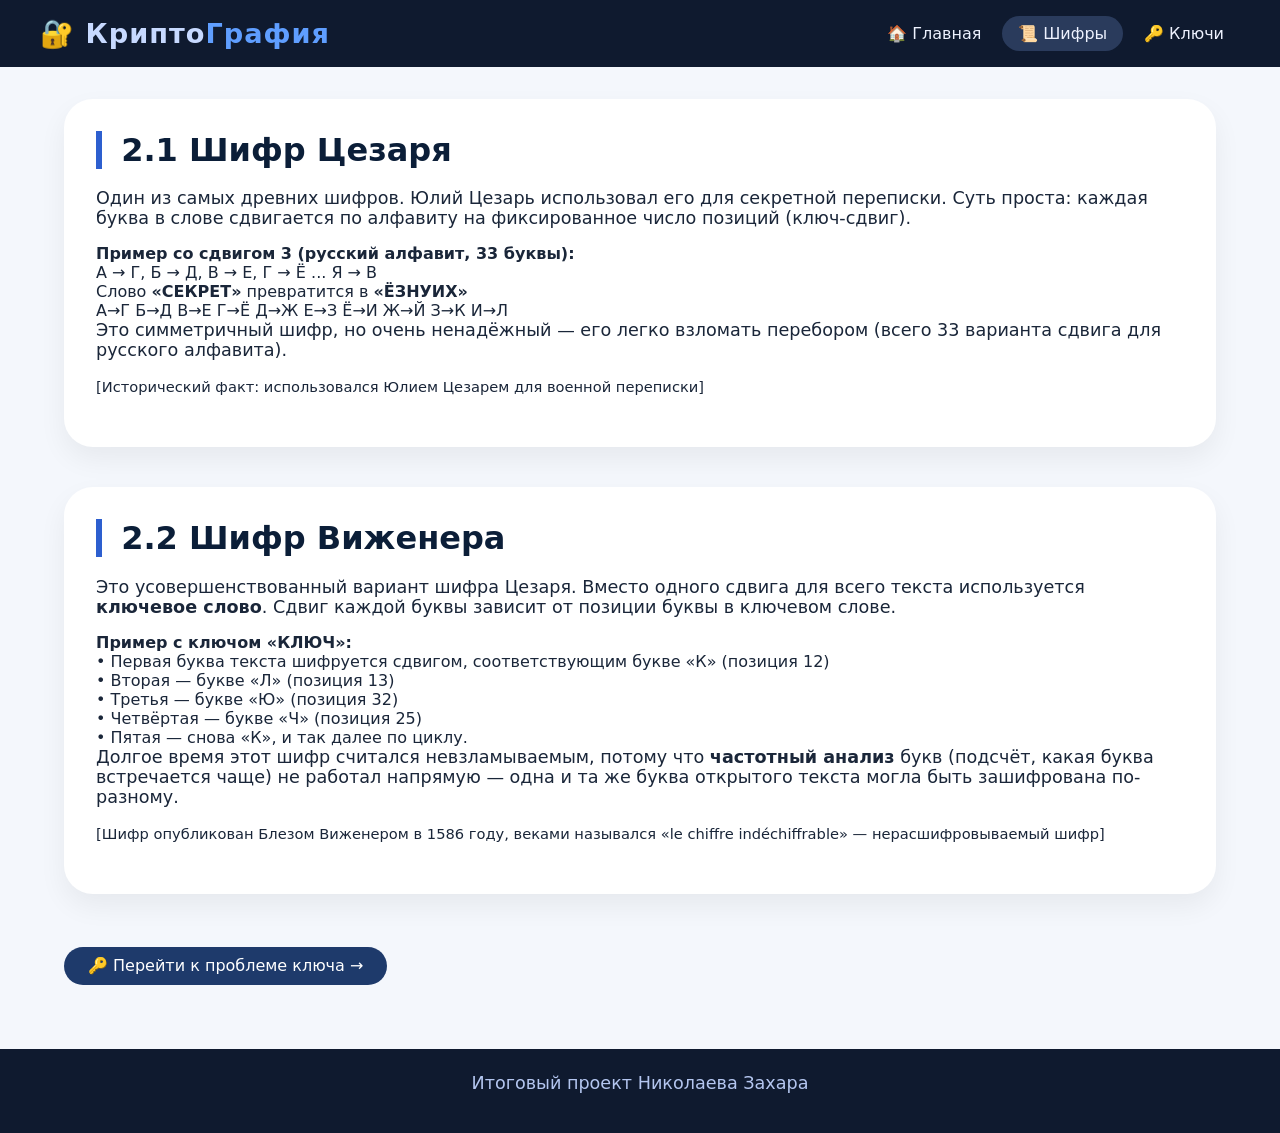
==== history.html @ cd03cc99 "Create history.html" ====
<!DOCTYPE html>
<html lang="ru">
<head>
  <meta charset="UTF-8">
  <meta name="viewport" content="width=device-width, initial-scale=1.0, maximum-scale=1.0, user-scalable=yes, viewport-fit=cover">
  <title>Исторические шифры · Криптография</title>
 <link rel="stylesheet" href="style.css">
</head>
<body>
  <header>
    <div class="header-inner">
      <div class="logo">🔐 Крипто<span>Графия</span></div>
      <nav aria-label="Основное меню">
        <ul>
          <li><a href="index.html">🏠 Главная</a></li>
          <li><a href="history.html" style="background:#2a3b5c;">📜 Шифры</a></li>
          <li><a href="keys.html">🔑 Ключи</a></li>
        </ul>
      </nav>
    </div>
  </header>

  <main>
    <article>
      <section class="card" id="caesar">
        <h2>2.1 Шифр Цезаря</h2>
        <p>Один из самых древних шифров. Юлий Цезарь использовал его для секретной переписки. Суть проста: каждая буква в слове сдвигается по алфавиту на фиксированное число позиций (ключ-сдвиг).</p>
        
        <div class="cipher-demo">
          <strong>Пример со сдвигом 3 (русский алфавит, 33 буквы):</strong><br>
          А → Г, Б → Д, В → Е, Г → Ё ... Я → В<br>
          Слово <strong>«СЕКРЕТ»</strong> превратится в <strong>«ЁЗНУИХ»</strong>
        </div>

        <div class="alphabet-shift">
          <span class="letter-pair">А→Г</span>
          <span class="letter-pair">Б→Д</span>
          <span class="letter-pair">В→Е</span>
          <span class="letter-pair">Г→Ё</span>
          <span class="letter-pair">Д→Ж</span>
          <span class="letter-pair">Е→З</span>
          <span class="letter-pair">Ё→И</span>
          <span class="letter-pair">Ж→Й</span>
          <span class="letter-pair">З→К</span>
          <span class="letter-pair">И→Л</span>
        </div>

        <p>Это симметричный шифр, но очень ненадёжный — его легко взломать перебором (всего 33 варианта сдвига для русского алфавита).</p>
        <p><small>[Исторический факт: использовался Юлием Цезарем для военной переписки]</small></p>
      </section>

      <section class="card" id="vigenere">
        <h2>2.2 Шифр Виженера</h2>
        <p>Это усовершенствованный вариант шифра Цезаря. Вместо одного сдвига для всего текста используется <strong>ключевое слово</strong>. Сдвиг каждой буквы зависит от позиции буквы в ключевом слове.</p>

        <div class="vigenere-box">
          <strong>Пример с ключом «КЛЮЧ»:</strong><br>
          • Первая буква текста шифруется сдвигом, соответствующим букве «К» (позиция 12)<br>
          • Вторая — букве «Л» (позиция 13)<br>
          • Третья — букве «Ю» (позиция 32)<br>
          • Четвёртая — букве «Ч» (позиция 25)<br>
          • Пятая — снова «К», и так далее по циклу.
        </div>

        <p>Долгое время этот шифр считался невзламываемым, потому что <strong>частотный анализ</strong> букв (подсчёт, какая буква встречается чаще) не работал напрямую — одна и та же буква открытого текста могла быть зашифрована по-разному.</p>
        <p><small>[Шифр опубликован Блезом Виженером в 1586 году, веками назывался «le chiffre indéchiffrable» — нерасшифровываемый шифр]</small></p>
      </section>

      <a href="keys.html" class="btn-link">🔑 Перейти к проблеме ключа →</a>
    </article>
  </main>

  <footer class="footer" role="contentinfo">
    <p>Итоговый проект Николаева Захара</p>
  </footer>
</body>
</html>
---- style.css ----
* {
      margin: 0;
      padding: 0;
      box-sizing: border-box;
    }

    body {
      font-family: system-ui, 'Segoe UI', Roboto, 'Helvetica Neue', sans-serif;
      background: #f4f7fc;
      color: #1a2639;
      display: flex;
      flex-direction: column;
      min-height: 100vh;
    }

    
    header {
      background: #0f1a2f;
      color: white;
      padding: 1rem 1.5rem;
     
      position: sticky;
      top: 0;
      z-index: 10;
    }

    .header-inner {
      max-width: 1200px;
      margin: 0 auto;
      display: flex;
      flex-wrap: wrap;
      align-items: center;
      justify-content: space-between;
    }

    .logo {
      font-size: 1.7rem;
      font-weight: 700;
      letter-spacing: 1px;
      color: #c7d9ff;
    }
    .logo span {
      color: #5f9eff;
    }

   
    nav ul {
      display: flex;
      flex-wrap: wrap;
      gap: 0.3rem;
      list-style: none;
    }

    nav a {
      color: #eef2ff;
      text-decoration: none;
      padding: 0.5rem 1rem;
      border-radius: 2rem;
      font-weight: 500;
      transition: all 0.2s ease;
      display: inline-block;
    }

    nav a:hover {
      background: #2a3b5c;
      color: white;
      transform: translateY(-1px);
    }

    nav a:active {
      background: #3e5a8a;
      transform: scale(0.96);
    }

    main {
      flex: 1;
      max-width: 1200px;
      margin: 2rem auto;
      padding: 0 1.5rem;
      width: 100%;
    }

    
    .card {
      background: white;
      border-radius: 1.8rem;
      padding: 2rem 2rem 2.2rem;
      margin-bottom: 2.5rem;
      box-shadow: 0 12px 28px rgba(0,0,0,0.06);
      transition: box-shadow 0.2s;
    }

    .card:hover {
      box-shadow: 0 18px 36px rgba(0,20,40,0.1);
    }

    h2 {
      font-size: 2rem;
      margin-bottom: 1.2rem;
      color: #0b1e38;
      border-left: 6px solid #2d5fcf;
      padding-left: 1.2rem;
      font-weight: 700;
    }

    h3 {
      font-size: 1.4rem;
      margin: 1.2rem 0 0.7rem;
      color: #1f3a6b;
    }

    p {
      margin-bottom: 1rem;
      font-size: 1.1rem;
    }

    .definition-grid {
      display: flex;
      flex-wrap: wrap;
      gap: 1.5rem;
      margin-top: 1rem;
    }

    .def-item {
      flex: 1 1 200px;
      background: #f0f4ff;
      border-radius: 1.2rem;
      padding: 1.2rem;
      border: 1px solid #dce3f5;
    }

    .def-item strong {
      display: block;
      font-size: 1.3rem;
      margin-bottom: 0.4rem;
      color: #0d2b5e;
    }

    .two-columns {
      display: flex;
      flex-wrap: wrap;
      gap: 2rem;
      margin-top: 1rem;
    }

    .column {
      flex: 1 1 260px;
      background: #f8faff;
      padding: 1.4rem;
      border-radius: 1.4rem;
    }

    .example-box {
      background: #e9eff9;
      padding: 1rem;
      border-radius: 1rem;
      font-family: monospace;
      margin: 0.8rem 0;
      
    }

    .footer {
      background: #0f1a2f;
      color: #b4c6f0;
      text-align: center;
      padding: 1.5rem;
      margin-top: 2rem;
      font-size: 0.95rem;
    }

   
    .btn-link {
      display: inline-block;
      background: #1e3a6b;
      color: white;
      padding: 0.6rem 1.5rem;
      border-radius: 2.5rem;
      text-decoration: none;
      font-weight: 500;
      margin-top: 0.8rem;
      transition: background 0.2s, transform 0.1s;
    }

    .btn-link:hover {
      background: #2d4f94;
    }

    .btn-link:active {
      background: #0e2550;
      transform: scale(0.96);
    }
    nav a.active {
    background: #2a3b5c;
    cursor: default;
    pointer-events: none;
    color: white;
    }

    @media (max-width: 768px) {
      .header-inner {
        flex-direction: column;
        align-items: flex-start;
        gap: 0.8rem;
      }

      nav ul {
        justify-content: center;
        width: 100%;
      }

      h2 {
        font-size: 1.6rem;
      }

      .card {
        padding: 1.5rem;
      }
    }

    @media (max-width: 480px) {
      nav a {
        padding: 0.4rem 0.8rem;
        font-size: 0.9rem;
      }

      .logo {
        font-size: 1.4rem;
      }

      .definition-grid {
        flex-direction: column;
      }
    }


    html {
      scroll-behavior: smooth;
    }
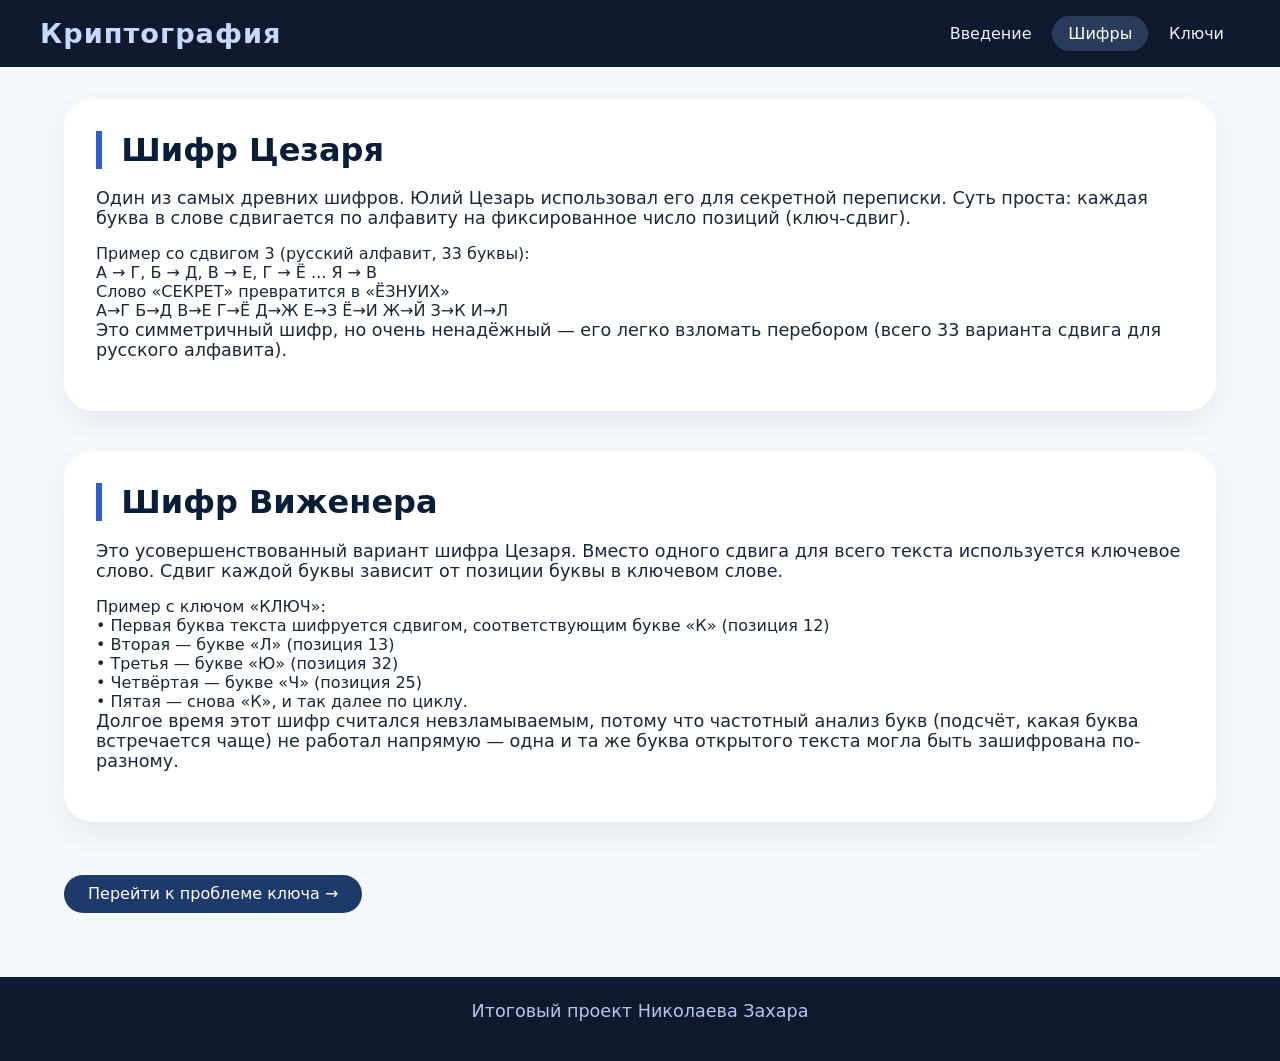
==== commit a9a1e0ec: "Update history.html" ====
--- a/history.html
+++ b/history.html
@@ -1,77 +1,75 @@
 <!DOCTYPE html>
 <html lang="ru">
 <head>
-  <meta charset="UTF-8">
-  <meta name="viewport" content="width=device-width, initial-scale=1.0, maximum-scale=1.0, user-scalable=yes, viewport-fit=cover">
-  <title>Исторические шифры · Криптография</title>
- <link rel="stylesheet" href="style.css">
+    <meta charset="UTF-8">
+    <meta name="viewport" content="width=device-width, initial-scale=1.0, maximum-scale=1.0, user-scalable=yes, viewport-fit=cover">
+    <title>Исторические шифры · Криптография</title>
+    <link rel="stylesheet" href="style.css">
 </head>
 <body>
-  <header>
-    <div class="header-inner">
-      <div class="logo">🔐 Крипто<span>Графия</span></div>
-      <nav aria-label="Основное меню">
-        <ul>
-          <li><a href="index.html">🏠 Главная</a></li>
-          <li><a href="history.html" style="background:#2a3b5c;">📜 Шифры</a></li>
-          <li><a href="keys.html">🔑 Ключи</a></li>
-        </ul>
-      </nav>
-    </div>
-  </header>
+    <header>
+        <div class="header-inner">
+            <div class="logo">Криптография</div>
+            <nav aria-label="Основное меню">
+                <ul>
+                    <li><a href="index.html">Введение</a></li>
+                    <li><a href="history.html" class="active" aria-current="page">Шифры</a></li>
+                    <li><a href="keys.html">Ключи</a></li>
+                </ul>
+            </nav>
+        </div>
+    </header>
 
-  <main>
-    <article>
-      <section class="card" id="caesar">
-        <h2>2.1 Шифр Цезаря</h2>
-        <p>Один из самых древних шифров. Юлий Цезарь использовал его для секретной переписки. Суть проста: каждая буква в слове сдвигается по алфавиту на фиксированное число позиций (ключ-сдвиг).</p>
-        
-        <div class="cipher-demo">
-          <strong>Пример со сдвигом 3 (русский алфавит, 33 буквы):</strong><br>
-          А → Г, Б → Д, В → Е, Г → Ё ... Я → В<br>
-          Слово <strong>«СЕКРЕТ»</strong> превратится в <strong>«ЁЗНУИХ»</strong>
-        </div>
+    <main>
+        <article>
+            <section class="card">
+                <h2>Шифр Цезаря</h2>
+                <p>Один из самых древних шифров. Юлий Цезарь использовал его для секретной переписки. Суть проста: каждая буква в слове сдвигается по алфавиту на фиксированное число позиций (ключ-сдвиг).</p>
 
-        <div class="alphabet-shift">
-          <span class="letter-pair">А→Г</span>
-          <span class="letter-pair">Б→Д</span>
-          <span class="letter-pair">В→Е</span>
-          <span class="letter-pair">Г→Ё</span>
-          <span class="letter-pair">Д→Ж</span>
-          <span class="letter-pair">Е→З</span>
-          <span class="letter-pair">Ё→И</span>
-          <span class="letter-pair">Ж→Й</span>
-          <span class="letter-pair">З→К</span>
-          <span class="letter-pair">И→Л</span>
-        </div>
+                <div class="cipher-demo">
+                    Пример со сдвигом 3 (русский алфавит, 33 буквы):<br>
+                    А → Г, Б → Д, В → Е, Г → Ё ... Я → В<br>
+                    Слово «СЕКРЕТ» превратится в «ЁЗНУИХ»
+                </div>
 
-        <p>Это симметричный шифр, но очень ненадёжный — его легко взломать перебором (всего 33 варианта сдвига для русского алфавита).</p>
-        <p><small>[Исторический факт: использовался Юлием Цезарем для военной переписки]</small></p>
-      </section>
+                <div class="alphabet-shift">
+                    <span class="letter-pair">А→Г</span>
+                    <span class="letter-pair">Б→Д</span>
+                    <span class="letter-pair">В→Е</span>
+                    <span class="letter-pair">Г→Ё</span>
+                    <span class="letter-pair">Д→Ж</span>
+                    <span class="letter-pair">Е→З</span>
+                    <span class="letter-pair">Ё→И</span>
+                    <span class="letter-pair">Ж→Й</span>
+                    <span class="letter-pair">З→К</span>
+                    <span class="letter-pair">И→Л</span>
+                </div>
 
-      <section class="card" id="vigenere">
-        <h2>2.2 Шифр Виженера</h2>
-        <p>Это усовершенствованный вариант шифра Цезаря. Вместо одного сдвига для всего текста используется <strong>ключевое слово</strong>. Сдвиг каждой буквы зависит от позиции буквы в ключевом слове.</p>
+                <p>Это симметричный шифр, но очень ненадёжный — его легко взломать перебором (всего 33 варианта сдвига для русского алфавита).</p>
+            </section>
 
-        <div class="vigenere-box">
-          <strong>Пример с ключом «КЛЮЧ»:</strong><br>
-          • Первая буква текста шифруется сдвигом, соответствующим букве «К» (позиция 12)<br>
-          • Вторая — букве «Л» (позиция 13)<br>
-          • Третья — букве «Ю» (позиция 32)<br>
-          • Четвёртая — букве «Ч» (позиция 25)<br>
-          • Пятая — снова «К», и так далее по циклу.
-        </div>
+            <section class="card">
+                <h2>Шифр Виженера</h2>
+                <p>Это усовершенствованный вариант шифра Цезаря. Вместо одного сдвига для всего текста используется ключевое слово. Сдвиг каждой буквы зависит от позиции буквы в ключевом слове.</p>
 
-        <p>Долгое время этот шифр считался невзламываемым, потому что <strong>частотный анализ</strong> букв (подсчёт, какая буква встречается чаще) не работал напрямую — одна и та же буква открытого текста могла быть зашифрована по-разному.</p>
-        <p><small>[Шифр опубликован Блезом Виженером в 1586 году, веками назывался «le chiffre indéchiffrable» — нерасшифровываемый шифр]</small></p>
-      </section>
+                <div class="vigenere-box">
+                   Пример с ключом «КЛЮЧ»:<br>
+                    • Первая буква текста шифруется сдвигом, соответствующим букве «К» (позиция 12)<br>
+                    • Вторая — букве «Л» (позиция 13)<br>
+                    • Третья — букве «Ю» (позиция 32)<br>
+                    • Четвёртая — букве «Ч» (позиция 25)<br>
+                    • Пятая — снова «К», и так далее по циклу.
+                </div>
 
-      <a href="keys.html" class="btn-link">🔑 Перейти к проблеме ключа →</a>
-    </article>
-  </main>
+                <p>Долгое время этот шифр считался невзламываемым, потому что частотный анализ букв (подсчёт, какая буква встречается чаще) не работал напрямую — одна и та же буква открытого текста могла быть зашифрована по-разному.</p>
+            </section>
 
-  <footer class="footer" role="contentinfo">
-    <p>Итоговый проект Николаева Захара</p>
-  </footer>
+            <a href="keys.html" class="btn-link">Перейти к проблеме ключа →</a>
+        </article>
+    </main>
+
+    <footer class="footer" role="contentinfo">
+        <p>Итоговый проект Николаева Захара</p>
+    </footer>
 </body>
 </html>
